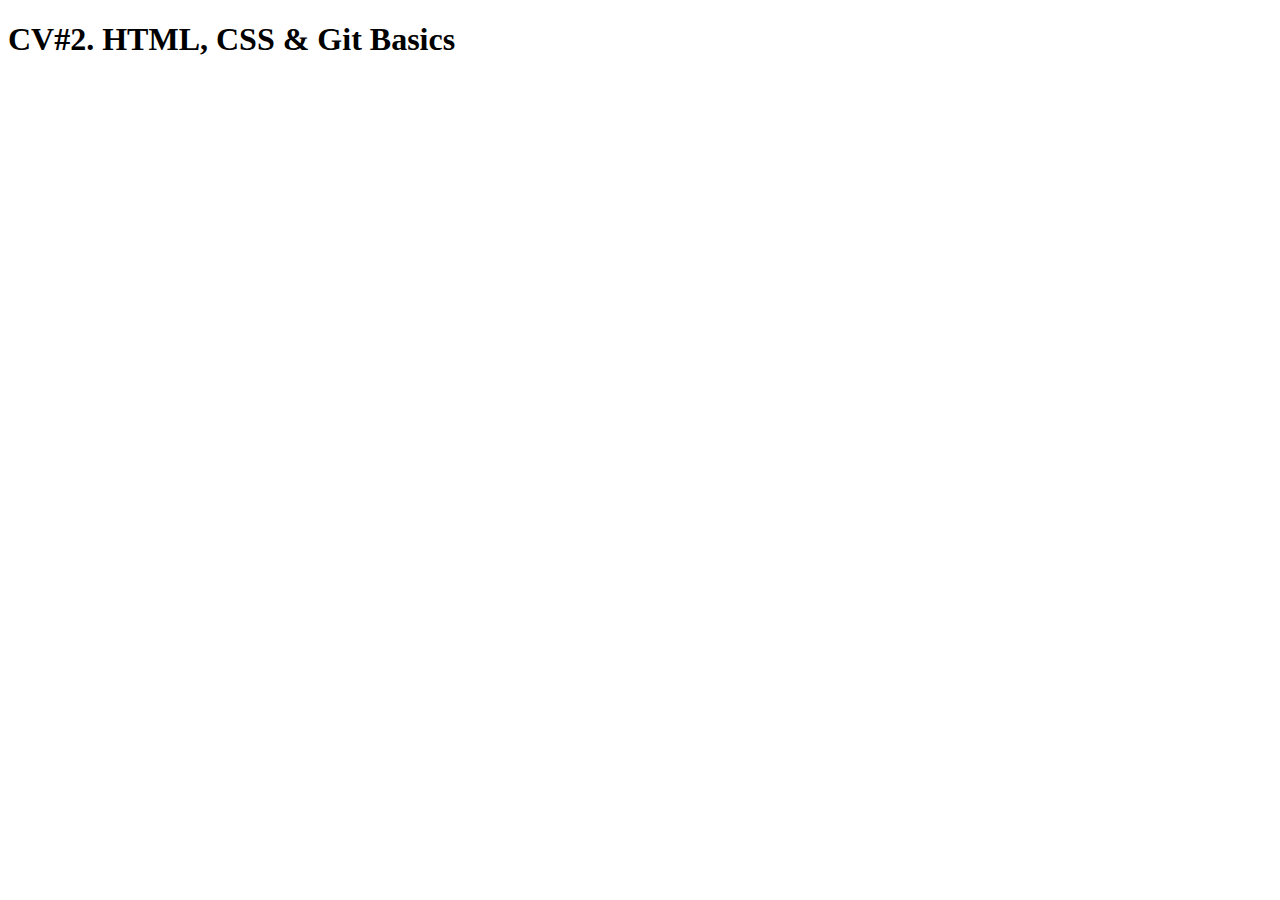
==== index.html @ 44168f88 "Merge pull request #10 from Vargur31rus/rsschool-cv-html" ====
<!DOCTYPE html>
<html lang="en">
<head>
  <meta charset="UTF-8">
  <meta name="viewport" content="width=device-width, initial-scale=1.0">
  <meta http-equiv="X-UA-Compatible" content="ie=edge">
  <link rel="stylesheet" href="style.css">
  <title>CV#2. HTML, CSS &amp; Git Basics</title>
  </head>
<body>
  <header></header>
  <main>
    <h1>CV#2. HTML, CSS &amp; Git Basics</h1>
  </main>
  <footer></footer>
</body>
</html>
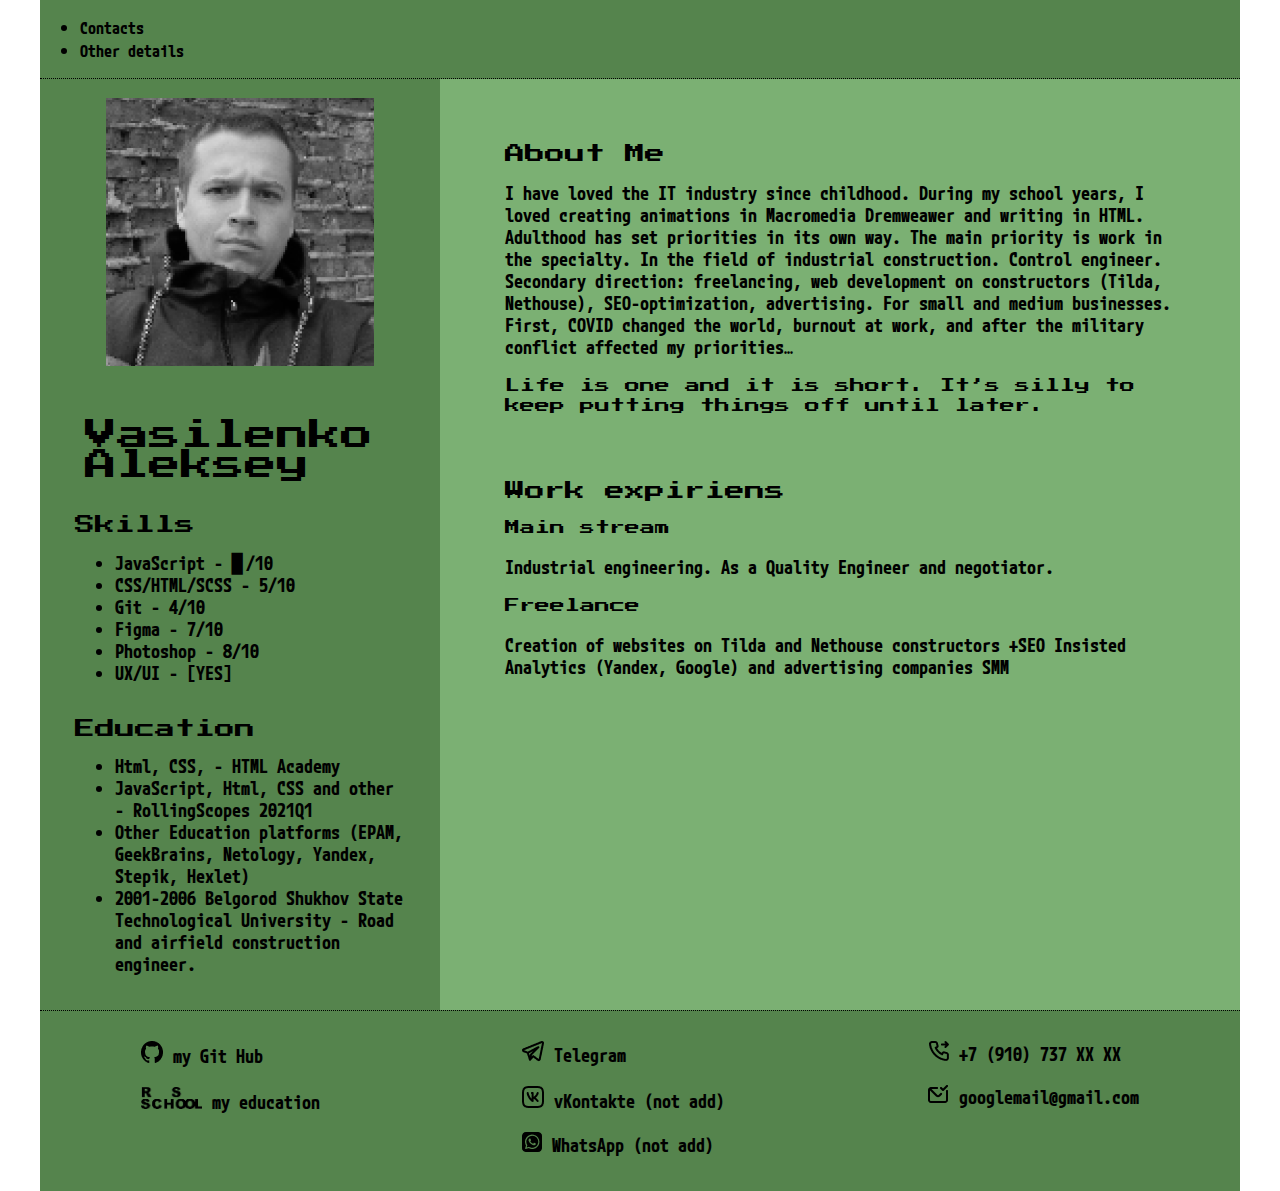
==== commit 4a192606: "Merge pull request #12 from Vargur31rus/rsschool-cv-html" ====
--- a/index.html
+++ b/index.html
@@ -1,17 +1,117 @@
 <!DOCTYPE html>
 <html lang="en">
 <head>
-  <meta charset="UTF-8">
-  <meta name="viewport" content="width=device-width, initial-scale=1.0">
-  <meta http-equiv="X-UA-Compatible" content="ie=edge">
-  <link rel="stylesheet" href="style.css">
-  <title>CV#2. HTML, CSS &amp; Git Basics</title>
-  </head>
-<body>
-  <header></header>
-  <main>
-    <h1>CV#2. HTML, CSS &amp; Git Basics</h1>
-  </main>
-  <footer></footer>
+	<meta charset="UTF-8">
+	<meta name="viewport" content="width=device-width, initial-scale=1.0">
+	<title>Vasilenko Aleksey CV</title>
+    <link rel="preconnect" href="https://fonts.googleapis.com">
+    <link rel="preconnect" href="https://fonts.gstatic.com" crossorigin>
+    <link href="https://fonts.googleapis.com/css2?family=Press+Start+2P&display=swap" rel="stylesheet">
+    <link rel="preconnect" href="https://fonts.googleapis.com">
+    <link rel="preconnect" href="https://fonts.gstatic.com" crossorigin>
+    <link href="https://fonts.googleapis.com/css2?family=M+PLUS+Code+Latin:wght@300&display=swap" rel="stylesheet">
+	<link rel="stylesheet" href="styles.css"> 
+    <link rel="stylesheet" href="normalize.css"> 
+    <link rel="icon" href="img/favicon.ico" type="image/x-icon">
+    <link rel="shortcut icon" href="img/favicon.ico" type="image/x-icon">
+</head>
+<body class="wrapper">
+	<header class="header">
+		<div class="wrapper header__wrapper">
+	    	<nav class="navigation_menu">
+	    		<ul>
+			         <li><a href="#contacts">Contacts</a></li>
+					 <li><a href="./others/index.html">Other details</a></li>
+		        </ul>
+	       </nav>
+	   </div>
+	</header>
+	     <main class="main">
+	     	<div class="wrapper main__wrapper">
+	     		<div class="two__collums">
+	     			<div class="primary__collums">
+                        <div class="hero_collumn"> 
+	     				<section class="hero">
+	     					<div class="heroes_foto">
+	     					<img class="foto_img" src="./img/myfoto.png" alt="My Foto"/>
+	     				    </div>
+	     					<h1 class="heroes_h1">Vasilenko Aleksey</h1>	     				
+	     				</section>
+
+	     				<section class="skills">
+	     					<h2>Skills</h2>
+	     					<ul>
+	     						<li>JavaScript - <text id="blink">▊</text>/10</li>
+	     						<li>CSS/HTML/SCSS - 5/10</li>
+	     						<li>Git - 4/10</li>
+	     						<li>Figma - 7/10</li>
+	     						<li>Photoshop - 8/10</li>
+	     						<li>UX/UI - [YES]</li>
+	     					</ul>
+	     				</section>
+	     				  <section class="education">
+	     					  <h2>Education</h2>
+	     					   <ul>
+	     						   <li>Html, CSS, - HTML Academy</li>
+                                   <li>JavaScript, Html, CSS and other - RollingScopes 2021Q1</li>
+                                   <li>Other Education platforms (EPAM, GeekBrains, Netology, Yandex, Stepik, Hexlet)</li>
+                                   <li>2001-2006 Belgorod Shukhov State Technological University - Road and airfield construction engineer.</li>
+	     					  </ul>
+	     				  </sections>
+	     				</div> 
+	     			</div>	
+	     			<div class="second__collums">
+	     				<section class="about_me">
+	     					<h2>About Me</h2>
+	     					<p>I have loved the IT industry since childhood. During my school years, I loved creating animations in Macromedia Dremweawer and writing in HTML.
+                               Adulthood has set priorities in its own way.
+                               The main priority is work in the specialty. In the field of industrial construction. Control engineer.
+                               Secondary direction: freelancing, web development on constructors (Tilda, Nethouse), SEO-optimization, advertising. For small and medium businesses.
+                               First, COVID changed the world, burnout at work, and after the military conflict affected my priorities…</p>
+
+                              <h3>Life is one and it is short. It’s silly to keep putting things off until later.</h3>
+                            
+	     				</section>
+	     				<section class="work_expiriens">
+	     					<h2>Work expiriens</h2>
+	     					<h3>Main stream</h3>
+                                 <p> Industrial engineering. As a Quality Engineer and negotiator.</p>
+	     						<h3>Freelance</h3>
+	     						 <p>Creation of websites on Tilda and Nethouse constructors +SEO
+                                  Insisted Analytics (Yandex, Google) and advertising companies SMM</p>
+	     				</section>
+						<!-- <section class="work_expiriens">
+							<h2>Amazing c0d3r...</h2>				
+                             <pre>
+                             <code>
+                                setInterval(function(){
+                                var a = document.getElementById('blink').style.opacity || 1;
+                                document.getElementById('blink').style.opacity = ((parseInt(a))?0:1);
+                                },1e3);
+                             </code>
+                             </pre>
+						</section>-->
+	     			</div>	
+	     		</div>
+	      	</div>
+	     </main>
+	<footer class="footer">
+			<div class="footer_wrapper" id="contacts">
+				<div class="school">
+		           <a class="cont_box" href="https://github.com/vargur31rus"><img class="footer_ico" src="./img/logo_git.png" alt="github_logo">my Git Hub</a>
+		           <a class="cont_box" href="https://rs.school/js-stage0/"><img class="footer_ico" src="./img/logo_rsschool.png" alt="rs.school_logo">my education</a>
+		        </div>
+		             <div class="social">
+		                <a class="cont_box" href="https://t.me/cr3a7or"><img class="footer_ico" src="./img/ico_teleg.png" alt="in Telegram">Telegram</a>
+		                <a class="cont_box" href="#"><img class="footer_ico" src="./img/ico_vk.png" alt="my page vKontakte">vKontakte (not add)</a>
+		                <a class="cont_box" href="#"><img class="footer_ico" src="./img/ico_wup.png" alt="WhatsApp">WhatsApp (not add)</a>
+		             </div>
+		          <div class="classic_contacts">
+		               <a class="cont_box" href="#"><img class="footer_ico" src="./img/ico_phone.png" alt="phone">+7 (910) 737 XX XX</a>
+		               <a class="cont_box" href="#"><img class="footer_ico" src="./img/ico_mail.png" alt="mail">googlemail@gmail.com</a>
+				  </div>
+		</div>
+	</footer>
+     <script src="blink.js"></script>
 </body>
-</html>
+</html>--- a/styles.css
+++ b/styles.css
@@ -0,0 +1,177 @@
+html,
+body {
+    height: 100%;
+}
+h1 {
+font-family: 'Press Start 2P';
+font-style: normal;
+font-weight: 400;
+font-size: 30px;
+line-height: 30px;   
+}
+h2 {
+font-family: 'Press Start 2P';
+font-style: normal;
+font-weight: 400;
+font-size: 20px;
+line-height: 20px;   
+}
+h3 {
+font-family: 'Press Start 2P';
+font-style: normal;
+font-weight: 400;
+font-size: 15px;
+line-height: 20px;   
+}
+p,
+li,
+.cont_box
+ {
+font-family: 'M PLUS Code Latin';
+font-style: normal;
+font-weight: 700;
+font-size: 18px;
+line-height: 22px;
+}
+a {
+color: black;
+text-decoration: none; 
+font-size: 16px;   
+}
+.logo {
+width: 30px;
+}
+.link-box {
+font-family: 'Press Start 2P';
+font-style: normal;
+font-weight: 400;
+font-size: 15px;
+line-height: 20px;
+list-style-type: none; 
+margin-right: 30px; 
+padding: 5px; 
+}
+.link-ul-box {
+display: flex;
+justify-content: space-between;
+}
+.arrival {
+color: #55844D;
+background-color: black;    
+}
+
+.heroes_h1 {
+ margin: 35px;   
+}
+.wrapper {
+max-width: 1200px;
+margin: auto;
+display: flex;
+flex-direction: column;
+min-height: 100%;
+}
+.navigation_menu {
+background-color: #55844D;
+border-bottom: 1px dotted black;
+}
+.two__collums {
+display: flex;  
+}
+.primary__collums {
+background-color: #55844D;
+}
+.hero {
+margin: 0px 10px 0px 10px;
+}
+.heroes_foto {
+display: flex;
+}
+.foto_img {
+ margin: 5%;
+ margin-left: auto;
+ margin-right: auto;
+}
+.skills{
+margin: 35px;
+}
+.education {
+margin: 35px;
+} 
+.second__collums {
+background-color: #7BB073;
+max-width: 800px;
+}
+.about_me {
+margin: 65px;
+}
+.work_expiriens {
+margin: 65px;
+}
+.footer_wrapper {
+background-color: #55844D;
+max-width: 1200px;
+height: 180px;
+display: flex;
+justify-content: space-around; 
+border-top: 1px dotted black;
+}
+.school {  
+display: flex;
+flex-direction: column;
+margin-top: 20px; 
+}
+.social {
+display: flex;
+flex-direction: column;
+margin-top: 20px; 
+}
+.cont_box {
+padding: 10px; 
+}
+.classic_contacts {
+display: flex;
+flex-direction: column;
+margin-top: 20px; 
+}
+.footer_ico {
+margin-right: 10px;   
+}
+
+/* ------------------------------------------------------ */
+@media (max-width: 768px) {
+.navigation_menu {        
+}  
+.two__collums {
+display: flex;
+flex-direction: column;
+background-color: aqua;
+ }
+.footer_wrapper {
+height: 520px;
+display: flex;
+flex-direction: column;
+align-items: center;  
+}
+.social {
+margin-right: 70px; 
+}
+}
+/* ------------------------------------------------------ */
+@media (max-width: 360px) {
+.heroes_h1 {
+ margin-left: 20px; 
+ font-size: 30px;  
+}
+}
+/* ------------------------------------------------------ */
+@media (max-width: 320px) {
+.heroes_h1 {
+ margin-left: 10px; 
+ font-size: 25px;  
+}
+.foto_img {
+height: 250px;
+margin-left: auto;
+margin-right: auto;
+}
+}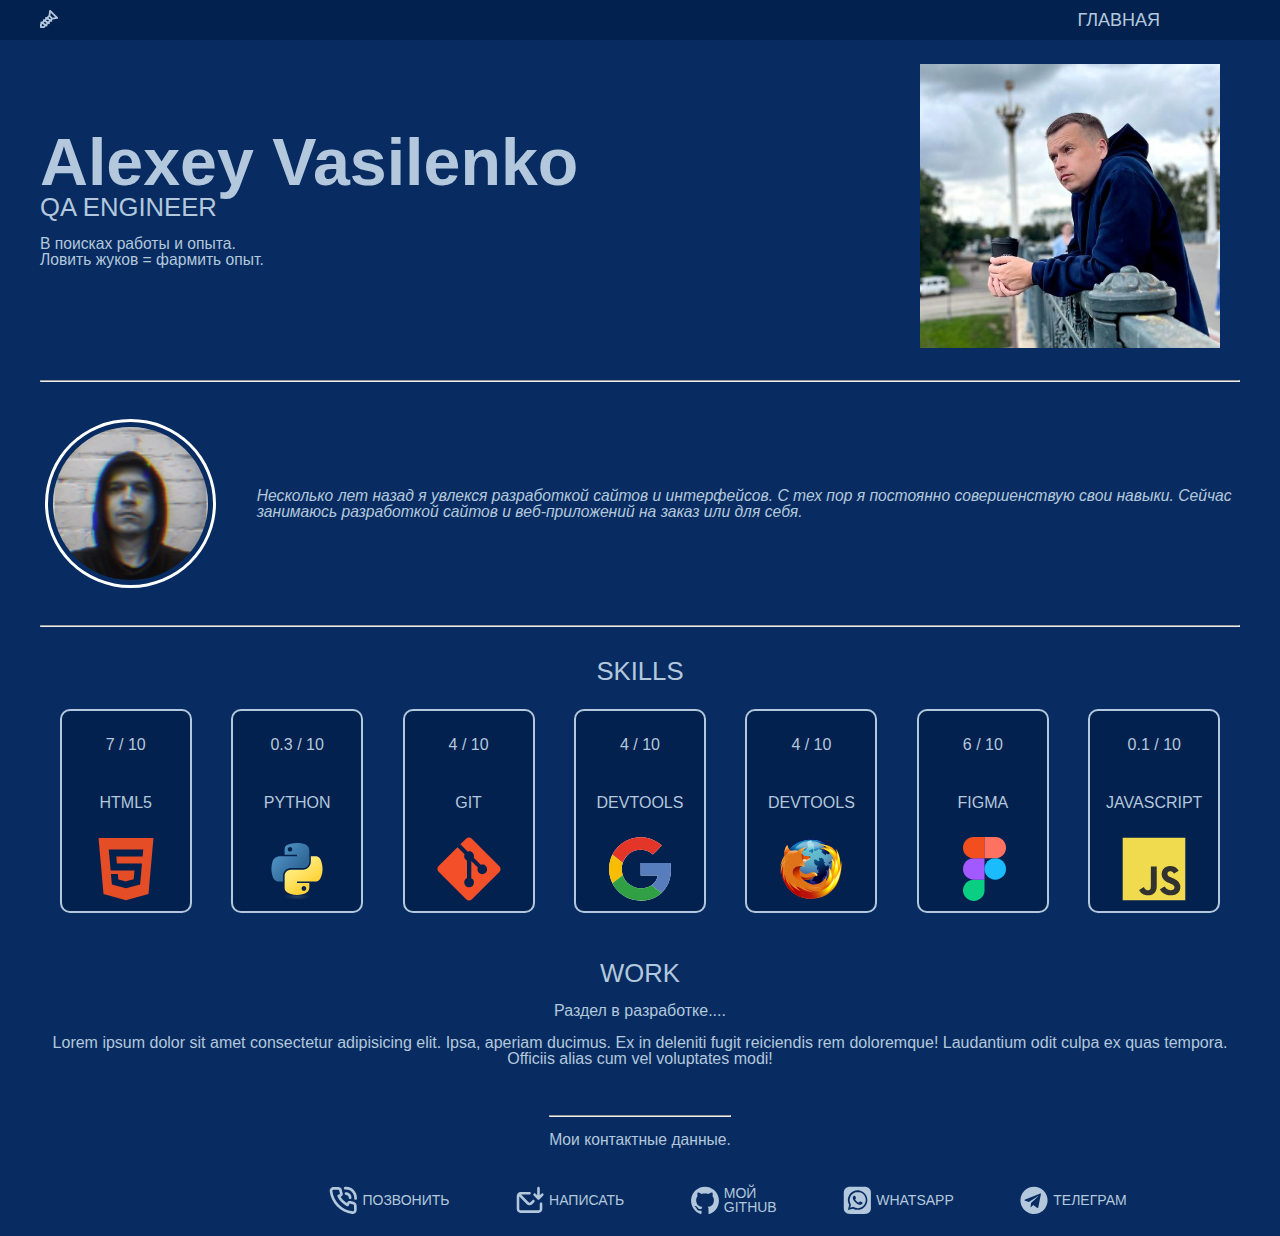
==== commit afa573ec: "Add files via upload" ====
--- a/index.html
+++ b/index.html
@@ -1,117 +1,190 @@
 <!DOCTYPE html>
-<html lang="en">
+<html lang="ru">
 <head>
-	<meta charset="UTF-8">
-	<meta name="viewport" content="width=device-width, initial-scale=1.0">
-	<title>Vasilenko Aleksey CV</title>
-    <link rel="preconnect" href="https://fonts.googleapis.com">
-    <link rel="preconnect" href="https://fonts.gstatic.com" crossorigin>
-    <link href="https://fonts.googleapis.com/css2?family=Press+Start+2P&display=swap" rel="stylesheet">
-    <link rel="preconnect" href="https://fonts.googleapis.com">
-    <link rel="preconnect" href="https://fonts.gstatic.com" crossorigin>
-    <link href="https://fonts.googleapis.com/css2?family=M+PLUS+Code+Latin:wght@300&display=swap" rel="stylesheet">
-	<link rel="stylesheet" href="styles.css"> 
-    <link rel="stylesheet" href="normalize.css"> 
-    <link rel="icon" href="img/favicon.ico" type="image/x-icon">
-    <link rel="shortcut icon" href="img/favicon.ico" type="image/x-icon">
+    <meta charset="UTF-8">
+    <meta name="viewport" content="width=device-width, initial-scale=1.0">
+    <link rel="stylesheet" href="css/styles.css">
+    <link rel="stylesheet" href="css/normalize.css">
+    <title>1EVSHA</title>
 </head>
-<body class="wrapper">
-	<header class="header">
-		<div class="wrapper header__wrapper">
-	    	<nav class="navigation_menu">
-	    		<ul>
-			         <li><a href="#contacts">Contacts</a></li>
-					 <li><a href="./others/index.html">Other details</a></li>
-		        </ul>
-	       </nav>
-	   </div>
-	</header>
-	     <main class="main">
-	     	<div class="wrapper main__wrapper">
-	     		<div class="two__collums">
-	     			<div class="primary__collums">
-                        <div class="hero_collumn"> 
-	     				<section class="hero">
-	     					<div class="heroes_foto">
-	     					<img class="foto_img" src="./img/myfoto.png" alt="My Foto"/>
-	     				    </div>
-	     					<h1 class="heroes_h1">Vasilenko Aleksey</h1>	     				
-	     				</section>
+<body>
+    <header class="header">
+        <div class="header__container">
+            <a href="" class="header__logo"><img class="logo_svg" src="img/logo.svg" alt="logo"></a>
+            <div class="header__menu menu">
+                <div class="menu__icon">
+                   <a href=""></a> 
+                    <span></span>
+                </div>
+                <nav class="menu__body">
+                    <ul class="menu__list">
+                        <li><a href="" class="menu__link">Главная</a>
+                    </li>
+                  <li>
+                      <a href="#" class="menu__link"></a> 
+                  </li>
+                  <li>
+                    <a href="#" class="menu__link"></a> 
+                </li>
+                <li>
+                    <a href="#" class="menu__link"></a> 
+                </li>
+                <li>
+                    <a href="#" class="menu__link"></a> 
+                </li>
+                    </ul>
+                </nav>
+            </div>
+        </div>
+    </header>
+   <main class="wrapper">
+    <section class="wellcome">
+    <div class="wellcome_box">
+       <div class="wellcome_box_txt">
+        <h1 class="h1">
+            Alexey Vasilenko
+        </h1>
+        <h2 class="h2">
+            QA Engineer
+        </h2>
+        <!--<p class="p">
+            QA Engineer looking for work.<br>
+            Catching bugs = farming experience.
+        </p>-->
+        <p class="p">
+            В поисках работы и опыта.<br>
+            Ловить жуков = фармить опыт. 
+        </p>
+      </div>
+     <img class="img_avatar" src="img/avatar.jpg" alt="avatar" draggable="false">
+    </div>
+    </section>
+    <hr>
+    <section class="about">
+        
+        <img class="img_smallavatar" src="img/small_avatar.jpg" alt="small_avatar" draggable="false">
+        <!--<p class="p">
+            A few years ago, I became interested in developing websites and interfaces.
+             Since then, I have been steadily improving my skills. 
+             Now I am developing websites and web applications to order or for myself.
+        </p>-->
+        
+        <p class="p aboutme">
+            <cite>
+            Несколько лет назад я увлекся разработкой сайтов и интерфейсов.
+            С тех пор я постоянно совершенствую свои навыки. 
+            Сейчас занимаюсь разработкой сайтов и веб-приложений на заказ или для себя.
+        </cite>
+        </p>
+       
+    </section>
+    <hr>
+    <section class="skills">
+        <h2 class="h2" align="center"> 
+            skills
+        </h2>
+        <div class="skills_card_box">
+            <div class="skills_card">
+                <p>
+                    7 / 10
+                </p>
+                <p>
+                    HTML5
+                </p>
+                <img class="skills_img" src="img/skills/html5-plain.svg" alt="" draggable="false">
+            </div>
+            <div class="skills_card">
+                <p>
+                    0.3 / 10
+                </p>
+                <p>
+                    Python
+                </p>
+                <img class="skills_img" src="img/skills/python-original.svg" alt="" draggable="false">
+            </div>
 
-	     				<section class="skills">
-	     					<h2>Skills</h2>
-	     					<ul>
-	     						<li>JavaScript - <text id="blink">▊</text>/10</li>
-	     						<li>CSS/HTML/SCSS - 5/10</li>
-	     						<li>Git - 4/10</li>
-	     						<li>Figma - 7/10</li>
-	     						<li>Photoshop - 8/10</li>
-	     						<li>UX/UI - [YES]</li>
-	     					</ul>
-	     				</section>
-	     				  <section class="education">
-	     					  <h2>Education</h2>
-	     					   <ul>
-	     						   <li>Html, CSS, - HTML Academy</li>
-                                   <li>JavaScript, Html, CSS and other - RollingScopes 2021Q1</li>
-                                   <li>Other Education platforms (EPAM, GeekBrains, Netology, Yandex, Stepik, Hexlet)</li>
-                                   <li>2001-2006 Belgorod Shukhov State Technological University - Road and airfield construction engineer.</li>
-	     					  </ul>
-	     				  </sections>
-	     				</div> 
-	     			</div>	
-	     			<div class="second__collums">
-	     				<section class="about_me">
-	     					<h2>About Me</h2>
-	     					<p>I have loved the IT industry since childhood. During my school years, I loved creating animations in Macromedia Dremweawer and writing in HTML.
-                               Adulthood has set priorities in its own way.
-                               The main priority is work in the specialty. In the field of industrial construction. Control engineer.
-                               Secondary direction: freelancing, web development on constructors (Tilda, Nethouse), SEO-optimization, advertising. For small and medium businesses.
-                               First, COVID changed the world, burnout at work, and after the military conflict affected my priorities…</p>
+            <div class="skills_card">
+                <p>
+                    4 / 10
+                </p>
+                <p>
+                    Git
+                </p>
+                <img class="skills_img" src="img/skills/git-plain.svg" alt="" draggable="false">
+            </div>
 
-                              <h3>Life is one and it is short. It’s silly to keep putting things off until later.</h3>
-                            
-	     				</section>
-	     				<section class="work_expiriens">
-	     					<h2>Work expiriens</h2>
-	     					<h3>Main stream</h3>
-                                 <p> Industrial engineering. As a Quality Engineer and negotiator.</p>
-	     						<h3>Freelance</h3>
-	     						 <p>Creation of websites on Tilda and Nethouse constructors +SEO
-                                  Insisted Analytics (Yandex, Google) and advertising companies SMM</p>
-	     				</section>
-						<!-- <section class="work_expiriens">
-							<h2>Amazing c0d3r...</h2>				
-                             <pre>
-                             <code>
-                                setInterval(function(){
-                                var a = document.getElementById('blink').style.opacity || 1;
-                                document.getElementById('blink').style.opacity = ((parseInt(a))?0:1);
-                                },1e3);
-                             </code>
-                             </pre>
-						</section>-->
-	     			</div>	
-	     		</div>
-	      	</div>
-	     </main>
-	<footer class="footer">
-			<div class="footer_wrapper" id="contacts">
-				<div class="school">
-		           <a class="cont_box" href="https://github.com/vargur31rus"><img class="footer_ico" src="./img/logo_git.png" alt="github_logo">my Git Hub</a>
-		           <a class="cont_box" href="https://rs.school/js-stage0/"><img class="footer_ico" src="./img/logo_rsschool.png" alt="rs.school_logo">my education</a>
-		        </div>
-		             <div class="social">
-		                <a class="cont_box" href="https://t.me/cr3a7or"><img class="footer_ico" src="./img/ico_teleg.png" alt="in Telegram">Telegram</a>
-		                <a class="cont_box" href="#"><img class="footer_ico" src="./img/ico_vk.png" alt="my page vKontakte">vKontakte (not add)</a>
-		                <a class="cont_box" href="#"><img class="footer_ico" src="./img/ico_wup.png" alt="WhatsApp">WhatsApp (not add)</a>
-		             </div>
-		          <div class="classic_contacts">
-		               <a class="cont_box" href="#"><img class="footer_ico" src="./img/ico_phone.png" alt="phone">+7 (910) 737 XX XX</a>
-		               <a class="cont_box" href="#"><img class="footer_ico" src="./img/ico_mail.png" alt="mail">googlemail@gmail.com</a>
-				  </div>
-		</div>
-	</footer>
-     <script src="blink.js"></script>
+            <div class="skills_card">
+                <p>
+                    4 / 10
+                </p>
+                <p>
+                    DevTools
+                </p>
+                <img class="skills_img" src="img/skills/google-original.svg" alt="" draggable="false">
+            </div>
+            <div class="skills_card">
+                <p>
+                    4 / 10
+                </p>
+                <p>
+                    DevTools 
+                </p>
+                <img class="skills_img" src="img/skills/firefox-original.svg" alt="" draggable="false">
+            </div>
+            <div class="skills_card">
+                <p>
+                    6 / 10
+                </p>
+                <p>
+                    Figma
+                </p>
+                <img class="skills_img" src="img/skills/figma-original.svg" alt="" draggable="false">
+            </div>
+            <div class="skills_card">
+                <p>
+                    0.1 / 10
+                </p>
+                <p>
+                    JavaScript
+                </p>
+                <img class="skills_img" src="img/skills/javascript-original.svg" alt="" draggable="false">
+            </div>
+ 
+
+        </div>
+    </section>
+    <section class="work" align="center">
+        <h2 class="h2">
+            work
+        </h2>
+        <p>Раздел в разработке....</p>
+        <p>Lorem ipsum dolor sit amet consectetur adipisicing elit. Ipsa, aperiam ducimus. Ex in deleniti fugit reiciendis rem doloremque! Laudantium odit culpa ex quas tempora. Officiis alias cum vel voluptates modi!</p>
+    </section>
+   </main>
+   
+  <footer class="footer">
+    
+    <div class="footer_txt">
+        
+       <div class="ps">
+        <hr>
+           <p class="p">
+              Мои контактные данные. 
+           </p>
+         
+       </div>
+       <div class="contacts">
+         <a class="f_link" href="tel:+79304509720"><img class="footer_ico" src="img/call.svg" alt="call me">Позвонить</a>    
+         <a class="f_link" href="mailto:31work@gmail.com&body=Привет?subject=Резюме на НН"><img class="footer_ico" src="img/mail.svg" alt="mail to me">Написать</a>
+    
+     <!-- <div class="contacts_ico">-->
+<a class="f_link" href="#"><img class="footer_ico" src="img/git.svg" alt="">Мой Github</a>
+<a class="f_link" href="#"><img class="footer_ico" src="img/wh.svg" alt="">Whatsapp</a>
+<a class="f_link" href="#"><img class="footer_ico" src="img/telegram.svg" alt="">Телеграм</a>
+
+       </div>
+    </div>
+  </footer>
+  <script src="./js/script.js"></script>
 </body>
 </html>--- a/css/styles.css
+++ b/css/styles.css
@@ -0,0 +1,452 @@
+img {
+  -moz-user-select: none;
+  -webkit-user-select: none;
+  -ms-user-select: none;
+  user-select: none;
+  pointer-events: none;
+}
+
+
+h4,
+h5,
+h6 {
+    font-weight: inherit;
+    font-size: inherit;
+}
+html,
+body {
+    height: 100%;
+    line-height: 1;
+    font-size: 16px;
+    color: #B3C8DD;
+    background-color: #082C61;
+    font-family: Arial, "Helvetica Neue", Helvetica, sans-serif;
+} 
+
+
+.wrapper {
+max-width: 1200px;
+min-height: 100%;
+margin: 0 auto; 
+padding-top: 40px;
+}
+.wellcome {
+
+}
+.wellcome_box {
+display: flex;
+justify-content: space-between;
+padding: 2% 0;
+}
+.wellcome_box_txt {
+ flex-direction: column;
+ align-self: center;
+}
+.about {
+display: flex;
+padding: 2% 0;
+
+}
+.aboutme {
+
+align-self: center;
+padding-left: 3%;
+}
+.skills {
+padding: 2% 0;
+
+}
+.skills_card_box {
+margin-top: 2%;
+justify-content: space-around;
+display: flex;
+}
+.skills_card {
+border: 2px solid #B3C8DD;
+width: 128px;
+height: 200px;
+border-radius: 10px;
+display: flex;
+flex-direction: column;
+justify-content: space-evenly;
+align-items: center;
+text-transform: uppercase;
+background-color: #03214e;
+}
+.work {
+padding: 2% 0;
+
+}
+.footer {
+    max-width: 1200px;
+    margin: 0 auto;  
+    display: flex;
+   
+}
+.footer_txt {
+   display: flex;
+   flex-direction: column;
+  justify-content: space-around;
+   
+    
+    align-self: center; 
+    width: 100%;
+    
+}
+.ps {
+    align-self: center;
+    
+
+}
+.contacts {
+align-self: center;
+display: flex;
+}
+.contacts_ico {
+    align-self: center;
+    display: flex;
+    flex-direction: column;
+
+}
+/*------------FONTS----------*/
+.h1{
+font-size: calc(45px + 20 * (100vw/1200));
+font-weight: bold;
+padding: 0;
+margin: 0;
+}
+.h2{
+font-size: calc(15px + 10 * (100vw/1200));
+font-weight: 200;
+padding: 0;
+margin: 0;
+text-transform: uppercase;
+}
+.p {
+font-size: calc(5px + 10 * (100vw/1200));
+font-weight: 200;
+}
+/*------------IMG----------*/
+.img_avatar {
+width: 300px;
+height: auto;
+margin-right: 20px;
+}
+.img_smallavatar {
+border-radius: 100%;
+border: 3px solid white;
+margin: 5px;
+padding: 5px;
+width: 20%;
+height: auto;
+}
+.skills_img {
+width: 50%;
+height: auto;
+}
+.footer_ico {
+width: 28px;
+height: auto;
+margin: 5px;
+}
+.logo_svg {
+color: #B3C8DD;
+}
+/*-----------LINK----------*/
+.f_link {
+    display: flex;
+    align-items: center;
+    padding: 10px;
+    justify-items: center;
+    text-transform: uppercase;
+    font-size: 14px;
+    color: #B3C8DD;
+    text-decoration: none;
+    margin: 1% 3%;
+}
+/*-----------МЕНЮ----------*/
+.header { /*шапка*/
+    position: fixed; /*зафиксированна*/
+    top: 0;
+    left: 0;
+    width: 100%;
+    z-index: 10;
+    background-color: #03214e;
+    }
+   .header__container {/*ограничивающий контейцнер*/
+   max-width: 1200px;   /*ограничиваем по ширине */  
+   margin: 0px auto;    /*и центрируем его*/
+   display: flex;
+   padding: 0px 30px;
+   align-items: center;
+   justify-content: space-between;
+   height: 40px; /*задан минимальный размер плашки меню*/
+   }                     
+   .header__logo {
+      /* border-radius: 50%;
+       background-color: chartreuse;*/
+       position: relative;
+       z-index: 5;
+     /*  width: 40px;
+       height: 40px;*/
+   }
+   .logo_svg {
+   width: 50%;    
+   }
+   
+   .menu__icon {
+   display: none;
+   }
+
+   .menu__list > li { /*обращение к ЛИ первого уровня*/
+    position: relative;
+    margin: 0px 0px 0px 20px;
+    list-style-type: none; /*убираем маркеры*/
+}
+.menu__link { /*ссылки основоного меню*/
+    color: #B3C8DD;
+    font-size: 18px;
+    text-decoration: none; /*убираем подчеркивания*/
+    text-transform: uppercase;
+}
+.menu__link:hover { /*фича*/
+    text-decoration: underline;
+}
+
+/*-----------------------------------*/
+/*---------------------------------------------------*/
+body._pc .menu__list > li:hover .menu__sub-list { /*показываем вложенную подменюшку*/
+    opacity: 1;
+    visibility: visible;
+    transform: translate(0px, 0px);
+    pointer-events: all;
+    }
+    body._touch .menu__list > li {
+    display: flex;
+    align-items: center;
+    }
+    body._touch .menu__link {
+    flex: 1 1 auto;
+    }
+    body._touch .menu__arrow { /*обращение к body с классом touch*//*показываем треугольничек в саб меню мобильной версии*/
+    display: block;
+    width: 0;
+    height: 0;
+    margin: 0px 0px 0px 5px; /*отступ стрелочки от самого пункта*/
+    border-left: 5px solid transparent;
+    border-right: 5px solid transparent;
+    border-top: 10px solid #B3C8DD;
+    }
+    body._touch .menu__list > li._active .menu__sub-list { /*показываем вложенную подменюшку*/
+    opacity: 1;
+    visibility: visible;
+    transform: translate(0px, 0px);
+    pointer-events: all;
+    }
+   
+     /*---------------------------------------------------*/
+    @media (min-width: 767px) {
+        .menu__list {
+        display: flex;
+        align-items: center; 
+        }
+        .menu__list > li { /*расширяем переход между меню, что бы небыло разрыва и можно было навеститсь на подменю*/
+        padding: 10px 0;
+        }
+        .menu__sub-list {
+        transform: translate(0px, 10%);
+        opacity: 0;
+        visibility: hidden;
+        pointer-events: none; /*запрещает любые действия с объектом и наведение на подменю.*/
+        transition: all 0.3s ease 0s;
+        }
+    }
+     /*--------------------Мобильная версия-------------------------------*/
+     @media (max-width: 767px) {
+      .menu__icon {
+         z-index: 5;
+         display: block;
+         position: relative;
+         width: 30px;
+         height: 18px;
+         cursor: pointer;
+    }
+       .menu__icon span,
+       .menu__icon::before,
+       .menu__icon::after {
+         left: 0;
+         position: absolute;
+         height: 10%;
+         width: 100%;
+         transition: all 0.3s ease 0s;
+         background-color: #B3C8DD;
+    }
+       .menu__icon::before,
+       .menu__icon::after {
+         content: "";
+    }
+       .menu__icon::before {
+         top: 0;
+         
+    }
+       .menu__icon::after {
+         bottom: 0;
+    }
+       .menu__icon span { /*анимация иконки меню*/
+         top: 50%;
+         transform: scale(1) translate(0px, -50%);
+    } 
+       .menu__icon._active span {
+         transform: scale(0) translate(0px, -50%);
+    }
+       .menu__icon._active::before {
+         top: 50%;
+         transform: rotate(-45deg) translate(0px, -50%);
+         background-color: #000000;
+    }
+       .menu__icon._active::after {
+         bottom: 50%;
+         transform: rotate(45deg) translate(0px, 50%);
+         background-color: #000000;
+    }
+    
+       .menu__body {
+         position: fixed;
+         top: 0;
+         left: 0;
+         width: 90%;
+         height: 100%;
+         transform: translate(-100%, 0px);
+         background-color: #03214e;
+         padding: 100px 30px 30px 30px;
+         transition: all 0.3s ease 0s;
+         overflow: auto;
+    }
+       .menu__body._active {
+         transform: translate(0px, 0px);
+    }
+    
+       .menu__body::before{
+         content: "";
+         position: fixed;
+         width: 100%;
+         top: 0;
+         left: 0;
+         height: 40px;
+         background-color: #B3C8DD;
+         z-index: 10;
+    }
+       .menu__list > li {
+         flex-wrap: wrap;
+         margin: 0px 0px 30px 0px;
+    }
+       .menu__list > li:last-child {
+         margin-bottom: 0;
+    }
+    
+       .menu__list > li._active .menu__sub-list {
+         display: block;
+    }
+       .menu__link {
+         font-size: 24px;
+         color: #B3C8DD;
+    }
+        .menu__sub-list {
+         position: relative;
+         background-color: #03214e;
+         flex: 1 1 100%;
+         margin: 20px 0px 0px 0px;
+         display: none;
+    }
+        .menu__sub-link {
+         font-size: 20px;
+         color: black;
+    }
+     }
+
+/*-------------------------------------*/
+
+@media (max-width: 917px) {
+ .wellcome_box {
+   flex-direction: column-reverse;
+ }
+ .wellcome_box_txt {
+padding: calc(100vw - 90%);
+ }
+.about {
+display: flex;
+flex-direction: column;
+justify-items: center;
+padding: calc(100vw - 90%);
+}
+
+
+.img_avatar {
+     width: calc(100vw - 10%);
+     height: auto;
+     margin: 0 auto;
+       }
+.img_smallavatar {
+     width: calc(100vw - 50%);
+     height: auto;
+    border-radius: 100%;
+    margin: 0 auto;
+        
+    }
+
+.h1{
+        font-size: calc(40px + 16 * (100vw/917));
+        padding: 0;
+        margin: 0;
+        
+        }
+.h2{
+        font-size: calc(35px + 16 * (100vw/917));
+        padding: 0;
+        margin: 0;
+        }
+.p {
+        font-size: calc(12px + 16 * (100vw/917));
+        }
+
+
+        .skills_card_box {
+            justify-content: space-around;
+            display: flex;
+            flex-direction: column;
+            }
+            .skills_card {
+            flex-direction: row-reverse;
+            justify-content: space-around;
+            align-items: center;
+            width: 280px;
+            height: 75px;
+            margin: 1% auto;
+            
+            }
+            .skills_img {
+            width: 20%;
+            height: auto;
+            }
+    
+
+         .footer_txt {
+         flex-direction: column;
+             
+         }
+         .ps {
+            padding: 5% 0;  
+         
+         }
+         .contacts {
+            flex-direction: column;
+            padding: 5% 0;  
+            align-items: center;
+         }
+         .contacts_ico {
+            padding: 5% 0;
+         
+         }
+
+
+   }
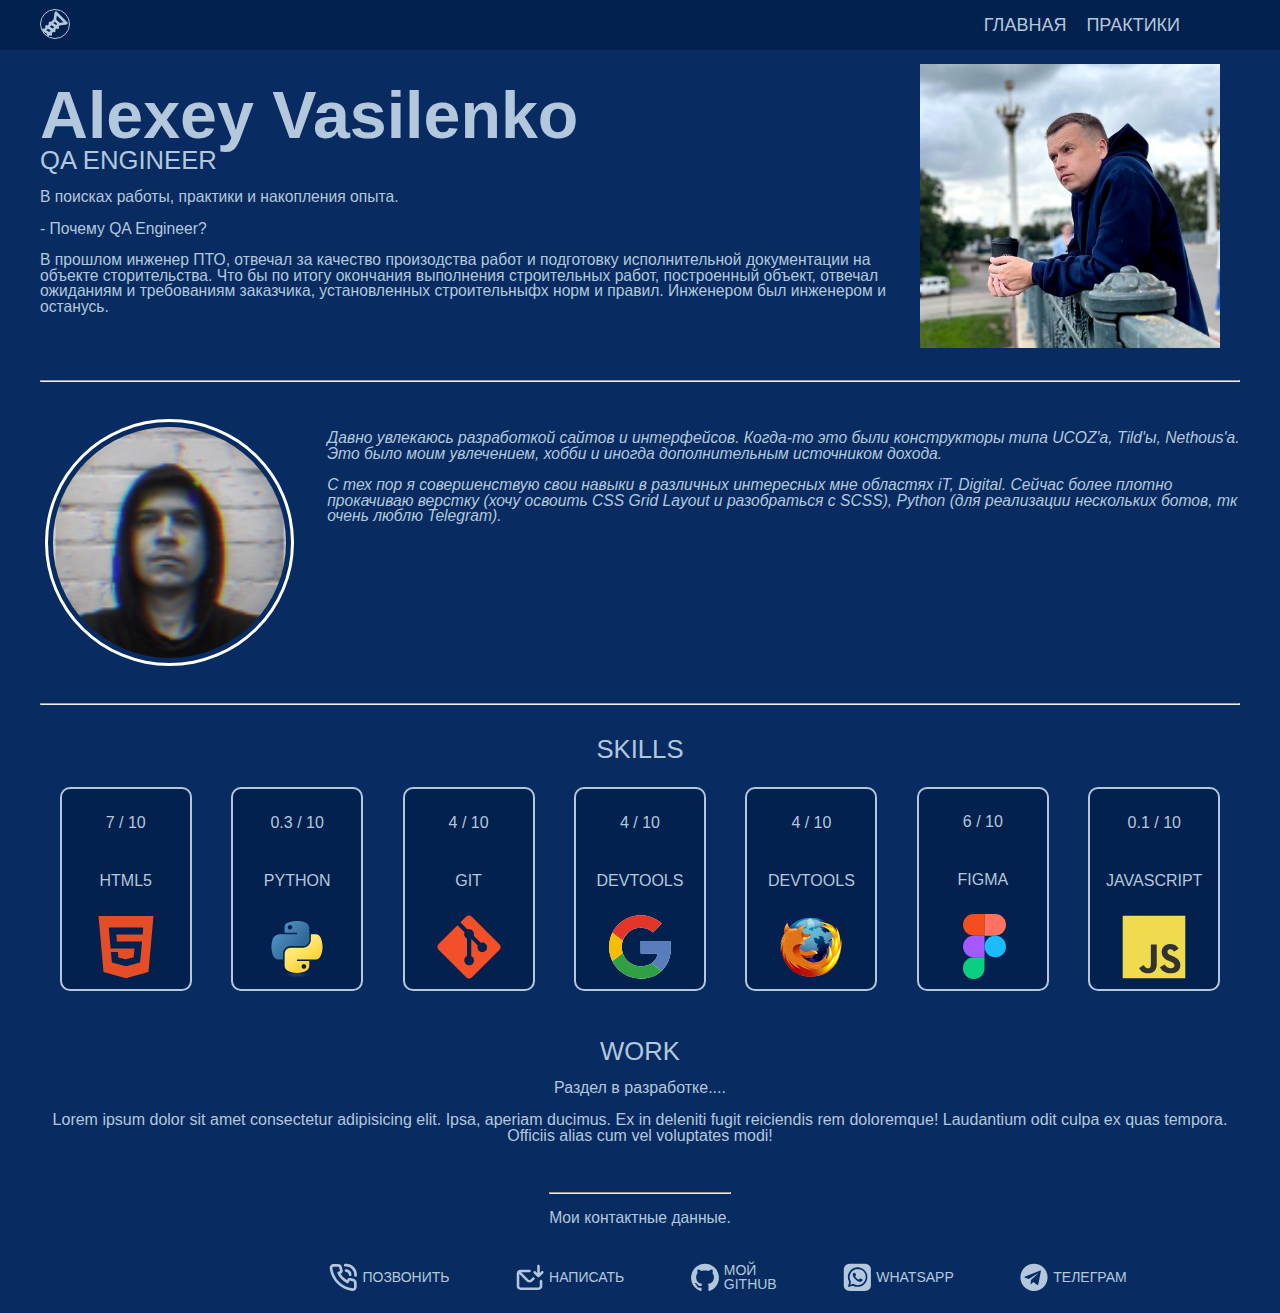
==== commit 5db7234e: "Add files via upload" ====
--- a/index.html
+++ b/index.html
@@ -5,7 +5,9 @@
     <meta name="viewport" content="width=device-width, initial-scale=1.0">
     <link rel="stylesheet" href="css/styles.css">
     <link rel="stylesheet" href="css/normalize.css">
-    <title>1EVSHA</title>
+    <link rel="icon" href="/favicon.ico" type="image/x-icon">
+    <link rel="shortcut icon" href="/favicon.ico" type="image/x-icon">
+    <title>CV_LEVSHA</title>
 </head>
 <body>
     <header class="header">
@@ -21,7 +23,7 @@
                         <li><a href="" class="menu__link">Главная</a>
                     </li>
                   <li>
-                      <a href="#" class="menu__link"></a> 
+                      <a href="#" class="menu__link">Практики</a> 
                   </li>
                   <li>
                     <a href="#" class="menu__link"></a> 
@@ -52,8 +54,12 @@
             Catching bugs = farming experience.
         </p>-->
         <p class="p">
-            В поисках работы и опыта.<br>
-            Ловить жуков = фармить опыт. 
+            В поисках работы, практики и накопления опыта.<br>
+        </p>
+        <p class="p">
+            - Почему QA Engineer?<br><br>
+            В прошлом инженер ПТО, отвечал за качество произодства работ и подготовку исполнительной документации на объекте сторительства. Что бы по итогу окончания выполнения строительных работ, построенный объект, отвечал ожиданиям и требованиям заказчика, установленных строительныфх норм и правил.
+            Инженером был инженером и останусь. <br>
         </p>
       </div>
      <img class="img_avatar" src="img/avatar.jpg" alt="avatar" draggable="false">
@@ -69,13 +75,16 @@
              Now I am developing websites and web applications to order or for myself.
         </p>-->
         
-        <p class="p aboutme">
+        
             <cite>
-            Несколько лет назад я увлекся разработкой сайтов и интерфейсов.
-            С тех пор я постоянно совершенствую свои навыки. 
-            Сейчас занимаюсь разработкой сайтов и веб-приложений на заказ или для себя.
+            <p class="p aboutme">Давно увлекаюсь разработкой сайтов и интерфейсов. Когда-то это были конструкторы типа UCOZ'a, Tild'ы, Nethous'а. 
+                Это было моим увлечением, хобби и
+            иногда дополнительным источником дохода. </p>
+        <p class="p aboutme">С тех пор я совершенствую свои навыки в различных интересных мне областях iT, Digital. 
+            Сейчас более плотно прокачиваю верстку (хочу освоить CSS Grid Layout и разобраться с SCSS), 
+            Python (для реализации нескольких ботов, тк очень люблю Telegram).</p>
         </cite>
-        </p>
+        
        
     </section>
     <hr>
@@ -83,6 +92,7 @@
         <h2 class="h2" align="center"> 
             skills
         </h2>
+       
         <div class="skills_card_box">
             <div class="skills_card">
                 <p>
--- a/css/styles.css
+++ b/css/styles.css
@@ -133,11 +133,11 @@
 margin-right: 20px;
 }
 .img_smallavatar {
-border-radius: 100%;
+border-radius: 50%;
 border: 3px solid white;
 margin: 5px;
 padding: 5px;
-width: 20%;
+width: 40%;
 height: auto;
 }
 .skills_img {
@@ -151,6 +151,9 @@
 }
 .logo_svg {
 color: #B3C8DD;
+border: 1px solid #B3C8DD;
+border-radius: 50%;
+width: 70%;  
 }
 /*-----------LINK----------*/
 .f_link {
@@ -180,20 +183,17 @@
    padding: 0px 30px;
    align-items: center;
    justify-content: space-between;
-   height: 40px; /*задан минимальный размер плашки меню*/
+   height: 50px; /*задан минимальный размер плашки меню*/
    }                     
-   .header__logo {
-      /* border-radius: 50%;
-       background-color: chartreuse;*/
+  .header__logo {
+      border-radius: 50%;
+       background-color: c#03214e;
        position: relative;
        z-index: 5;
-     /*  width: 40px;
+    /* width: 40px;
        height: 40px;*/
    }
-   .logo_svg {
-   width: 50%;    
-   }
-   
+    
    .menu__icon {
    display: none;
    }
@@ -332,7 +332,7 @@
          width: 100%;
          top: 0;
          left: 0;
-         height: 40px;
+         height: 50px;
          background-color: #B3C8DD;
          z-index: 10;
     }
@@ -382,7 +382,7 @@
 
 
 .img_avatar {
-     width: calc(100vw - 10%);
+     width: calc(100vw - 20%);
      height: auto;
      margin: 0 auto;
        }
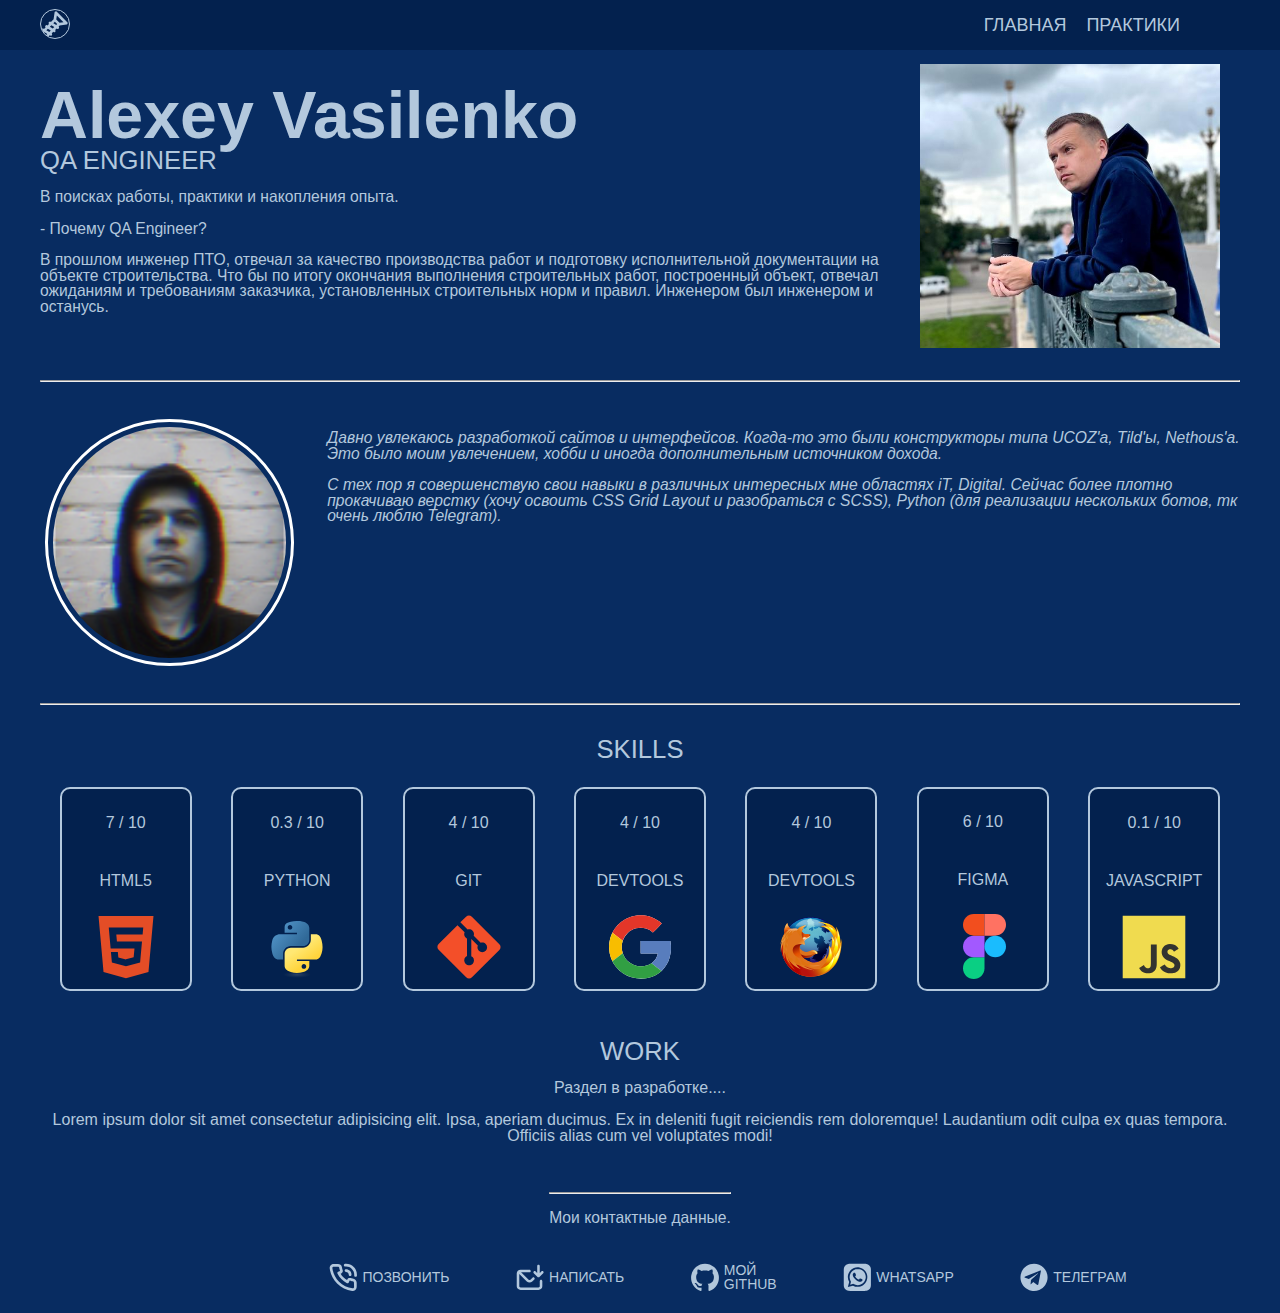
==== commit d8bc5304: "Add files via upload" ====
--- a/index.html
+++ b/index.html
@@ -58,7 +58,7 @@
         </p>
         <p class="p">
             - Почему QA Engineer?<br><br>
-            В прошлом инженер ПТО, отвечал за качество произодства работ и подготовку исполнительной документации на объекте сторительства. Что бы по итогу окончания выполнения строительных работ, построенный объект, отвечал ожиданиям и требованиям заказчика, установленных строительныфх норм и правил.
+            В прошлом инженер ПТО, отвечал за качество производства работ и подготовку исполнительной документации на объекте строительства. Что бы по итогу окончания выполнения строительных работ, построенный объект, отвечал ожиданиям и требованиям заказчика, установленных строительных норм и правил.
             Инженером был инженером и останусь. <br>
         </p>
       </div>
@@ -188,9 +188,9 @@
          <a class="f_link" href="mailto:31work@gmail.com&body=Привет?subject=Резюме на НН"><img class="footer_ico" src="img/mail.svg" alt="mail to me">Написать</a>
     
      <!-- <div class="contacts_ico">-->
-<a class="f_link" href="#"><img class="footer_ico" src="img/git.svg" alt="">Мой Github</a>
-<a class="f_link" href="#"><img class="footer_ico" src="img/wh.svg" alt="">Whatsapp</a>
-<a class="f_link" href="#"><img class="footer_ico" src="img/telegram.svg" alt="">Телеграм</a>
+<a class="f_link" href="https://github.com/Vargur31rus"><img class="footer_ico" src="img/git.svg" alt="">Мой Github</a>
+<a class="f_link" href="https://wa.me/79304509720?text=Приветствую,%20интересует%20практика%20опыт%20в%20направлении%20QA?"><img class="footer_ico" src="img/wh.svg" alt="">Whatsapp</a>
+<a class="f_link" href="https://t.me/a_s0l0"><img class="footer_ico" src="img/telegram.svg" alt="">Телеграм</a>
 
        </div>
     </div>
--- a/css/styles.css
+++ b/css/styles.css
@@ -387,12 +387,10 @@
      margin: 0 auto;
        }
 .img_smallavatar {
-     width: calc(100vw - 50%);
-     height: auto;
-    border-radius: 100%;
-    margin: 0 auto;
-        
-    }
+width: 200px;
+height: auto;
+margin: 0 auto;
+}
 
 .h1{
         font-size: calc(40px + 16 * (100vw/917));
